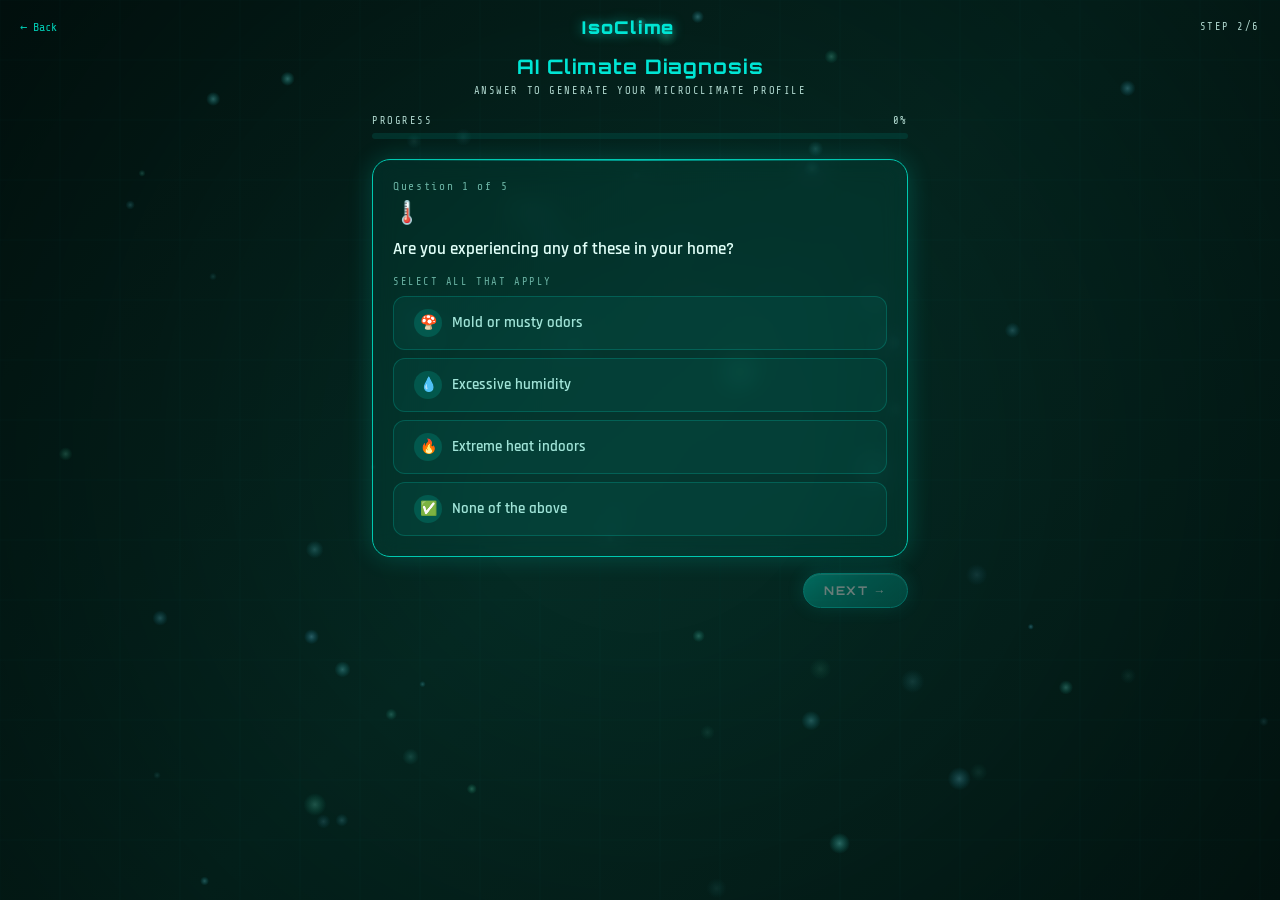
==== screens/diagnosis.html @ 8d77cfbf "Add complete IsoClime Y2K interactive web app Co-authored-by: saidefertsch-png <258120300+saideferts" ====
<!DOCTYPE html>
<html lang="en">
<head>
  <meta charset="UTF-8" />
  <meta name="viewport" content="width=device-width, initial-scale=1.0" />
  <title>IsoClime – Climate Diagnosis</title>
  <link rel="stylesheet" href="../styles.css" />
</head>
<body>

<canvas id="bg-canvas"></canvas>

<section class="screen" id="screen-diagnosis">
  <!-- Nav -->
  <header class="nav-header">
    <a href="search.html" class="nav-back" aria-label="Back">← Back</a>
    <span class="nav-logo">IsoClime</span>
    <span class="pixel-label" id="step-label">Step 2/4</span>
  </header>

  <div class="screen-content">
    <!-- Title -->
    <div style="margin-bottom:18px;text-align:center" class="anim-slide-up">
      <h1 style="font-size:1.25rem;color:var(--aqua);margin-bottom:6px">AI Climate Diagnosis</h1>
      <p class="pixel-label">Answer to generate your microclimate profile</p>
    </div>

    <!-- Progress bar -->
    <div style="margin-bottom:20px" class="anim-slide-up" style="animation-delay:0.1s">
      <div style="display:flex;justify-content:space-between;margin-bottom:6px">
        <span class="pixel-label">Progress</span>
        <span class="pixel-label" id="progress-pct">0%</span>
      </div>
      <div class="progress-track">
        <div class="progress-fill" id="progress-fill" style="width:0%"></div>
      </div>
    </div>

    <!-- Questions container -->
    <div id="questions-container"></div>

    <!-- Navigation buttons -->
    <div style="display:flex;gap:12px;justify-content:space-between;margin-top:8px" class="anim-slide-up">
      <button class="btn-chrome btn-chrome-outline btn-sm" id="prev-btn" style="display:none" onclick="diagnosisNav(-1)">
        ← Previous
      </button>
      <button class="btn-chrome btn-sm" id="next-btn" style="margin-left:auto;opacity:0.4;pointer-events:none" onclick="diagnosisNav(1)">
        Next →
      </button>
    </div>
  </div>
</section>

<script src="../app.js"></script>
<script src="diagnosis.js"></script>
</body>
</html>
---- styles.css ----
/* ============================================================
   IsoClime - Y2K Retro-Futuristic Stylesheet
   ============================================================ */

/* ---------- Google Fonts ---------- */
@import url('https://fonts.googleapis.com/css2?family=Orbitron:wght@400;700;900&family=Share+Tech+Mono&family=Rajdhani:wght@400;600;700&display=swap');

/* ---------- CSS Custom Properties ---------- */
:root {
  --teal:          #00c8b0;
  --aqua:          #00e5d4;
  --green:         #00ff88;
  --deep-teal:     #007a6b;
  --chrome-light:  #e8f4f0;
  --chrome-mid:    #b0d8cf;
  --chrome-dark:   #6ab3a4;
  --silver:        #c8d8d4;
  --glass-bg:      rgba(0, 200, 176, 0.08);
  --glass-border:  rgba(0, 229, 212, 0.35);
  --glow-color:    rgba(0, 229, 212, 0.6);
  --bg-dark:       #031a16;
  --bg-mid:        #052b24;
  --text-primary:  #e0fff8;
  --text-secondary:#a0e4d8;
  --danger:        #ff6b6b;
  --warning:       #ffd166;
  --success:       #06d6a0;
  --font-display:  'Orbitron', sans-serif;
  --font-mono:     'Share Tech Mono', monospace;
  --font-body:     'Rajdhani', sans-serif;
}

/* ---------- Reset & Base ---------- */
*, *::before, *::after { box-sizing: border-box; margin: 0; padding: 0; }

html { scroll-behavior: smooth; }

body {
  font-family: var(--font-body);
  background: linear-gradient(135deg, var(--bg-dark) 0%, var(--bg-mid) 50%, #041f1a 100%);
  color: var(--text-primary);
  min-height: 100vh;
  overflow-x: hidden;
}

/* ---------- Scrollbar ---------- */
::-webkit-scrollbar { width: 6px; }
::-webkit-scrollbar-track { background: var(--bg-dark); }
::-webkit-scrollbar-thumb { background: var(--teal); border-radius: 3px; }

/* ---------- Typography ---------- */
h1, h2, h3, h4 { font-family: var(--font-display); letter-spacing: 0.05em; }

.mono { font-family: var(--font-mono); }

.pixel-label {
  font-family: var(--font-mono);
  font-size: 0.65rem;
  letter-spacing: 0.15em;
  text-transform: uppercase;
  color: var(--chrome-mid);
}

/* ---------- Utility ---------- */
.hidden { display: none !important; }
.flex-center { display: flex; align-items: center; justify-content: center; }
.full-screen { width: 100%; min-height: 100vh; }

/* ============================================================
   ANIMATED BACKGROUND CANVAS
   ============================================================ */
#bg-canvas {
  position: fixed;
  top: 0; left: 0;
  width: 100%; height: 100%;
  z-index: 0;
  pointer-events: none;
}

/* ============================================================
   CHROME / GLASS PANELS
   ============================================================ */
.glass-panel {
  background: var(--glass-bg);
  border: 1px solid var(--glass-border);
  border-radius: 18px;
  backdrop-filter: blur(12px);
  -webkit-backdrop-filter: blur(12px);
  box-shadow:
    0 0 20px rgba(0, 229, 212, 0.12),
    inset 0 1px 0 rgba(255,255,255,0.08);
  position: relative;
  overflow: hidden;
}

.glass-panel::before {
  content: '';
  position: absolute;
  top: 0; left: 0; right: 0;
  height: 1px;
  background: linear-gradient(90deg, transparent, rgba(0,229,212,0.6), transparent);
}

.chrome-panel {
  background: linear-gradient(145deg, rgba(0,200,176,0.15) 0%, rgba(0,100,90,0.1) 100%);
  border: 1.5px solid var(--chrome-dark);
  border-radius: 16px;
  box-shadow:
    0 4px 24px rgba(0,200,176,0.18),
    inset 0 1px 0 rgba(255,255,255,0.1),
    inset 0 -1px 0 rgba(0,0,0,0.2);
}

/* ============================================================
   CHROME BUTTONS
   ============================================================ */
.btn-chrome {
  font-family: var(--font-display);
  font-size: 0.85rem;
  font-weight: 700;
  letter-spacing: 0.12em;
  text-transform: uppercase;
  color: #fff;
  background: linear-gradient(145deg, #00d4be 0%, #009e8e 40%, #007a6b 100%);
  border: 1.5px solid var(--aqua);
  border-radius: 50px;
  padding: 14px 32px;
  cursor: pointer;
  position: relative;
  overflow: hidden;
  transition: all 0.25s ease;
  box-shadow:
    0 0 18px rgba(0,229,212,0.4),
    0 4px 12px rgba(0,0,0,0.3),
    inset 0 1px 0 rgba(255,255,255,0.25);
  display: inline-flex;
  align-items: center;
  gap: 8px;
  text-decoration: none;
}

.btn-chrome::before {
  content: '';
  position: absolute;
  top: 0; left: -100%;
  width: 60%; height: 100%;
  background: linear-gradient(90deg, transparent, rgba(255,255,255,0.2), transparent);
  transition: left 0.4s ease;
}

.btn-chrome:hover::before { left: 150%; }
.btn-chrome:hover {
  box-shadow: 0 0 30px rgba(0,229,212,0.7), 0 6px 18px rgba(0,0,0,0.4);
  transform: translateY(-2px);
}
.btn-chrome:active { transform: translateY(0); }

.btn-chrome-outline {
  background: transparent;
  border: 1.5px solid var(--teal);
  color: var(--aqua);
  box-shadow: 0 0 12px rgba(0,229,212,0.25);
}
.btn-chrome-outline:hover {
  background: rgba(0,200,176,0.1);
  box-shadow: 0 0 24px rgba(0,229,212,0.5);
}

.btn-sm {
  font-size: 0.75rem;
  padding: 9px 20px;
}

/* ============================================================
   CHROME TOGGLE BUTTONS (answer options)
   ============================================================ */
.toggle-btn {
  font-family: var(--font-body);
  font-size: 0.95rem;
  font-weight: 600;
  color: var(--text-secondary);
  background: rgba(0,150,136,0.1);
  border: 1px solid rgba(0,200,176,0.25);
  border-radius: 12px;
  padding: 12px 20px;
  cursor: pointer;
  transition: all 0.2s ease;
  text-align: left;
  width: 100%;
  display: flex;
  align-items: center;
  gap: 10px;
}

.toggle-btn:hover {
  border-color: var(--teal);
  background: rgba(0,200,176,0.18);
  color: #fff;
}

.toggle-btn.selected {
  border-color: var(--aqua);
  background: linear-gradient(135deg, rgba(0,200,176,0.3), rgba(0,229,212,0.15));
  color: #fff;
  box-shadow: 0 0 14px rgba(0,229,212,0.35);
}

.toggle-btn .btn-icon {
  width: 28px; height: 28px;
  background: rgba(0,200,176,0.2);
  border-radius: 50%;
  display: flex; align-items: center; justify-content: center;
  font-size: 14px;
  flex-shrink: 0;
}

/* ============================================================
   SEARCH BAR
   ============================================================ */
.search-wrapper {
  position: relative;
  width: 100%;
}

.search-input {
  width: 100%;
  font-family: var(--font-body);
  font-size: 1rem;
  color: var(--text-primary);
  background: rgba(0,30,25,0.7);
  border: 1.5px solid var(--glass-border);
  border-radius: 50px;
  padding: 14px 52px 14px 20px;
  outline: none;
  transition: all 0.25s ease;
  backdrop-filter: blur(8px);
}
.search-input::placeholder { color: var(--chrome-dark); }
.search-input:focus {
  border-color: var(--teal);
  box-shadow: 0 0 20px rgba(0,229,212,0.3);
}

.search-btn {
  position: absolute;
  right: 6px; top: 50%;
  transform: translateY(-50%);
  background: linear-gradient(135deg, var(--teal), var(--deep-teal));
  border: none;
  border-radius: 50%;
  width: 38px; height: 38px;
  display: flex; align-items: center; justify-content: center;
  cursor: pointer;
  color: #fff;
  font-size: 16px;
  transition: all 0.2s ease;
}
.search-btn:hover { box-shadow: 0 0 16px rgba(0,229,212,0.5); }

/* ============================================================
   PROGRESS BAR
   ============================================================ */
.progress-track {
  width: 100%;
  height: 6px;
  background: rgba(0,100,90,0.3);
  border-radius: 3px;
  overflow: hidden;
  position: relative;
}

.progress-fill {
  height: 100%;
  border-radius: 3px;
  background: linear-gradient(90deg, var(--deep-teal), var(--teal), var(--aqua));
  transition: width 0.5s cubic-bezier(0.4, 0, 0.2, 1);
  position: relative;
}

.progress-fill::after {
  content: '';
  position: absolute;
  right: 0; top: 0;
  width: 20px; height: 100%;
  background: linear-gradient(90deg, transparent, rgba(255,255,255,0.4));
  animation: shimmer-right 1.5s ease-in-out infinite;
}

@keyframes shimmer-right {
  0%, 100% { opacity: 0; }
  50% { opacity: 1; }
}

/* ============================================================
   GAUGE / RISK METER
   ============================================================ */
.gauge-container {
  display: flex;
  flex-direction: column;
  align-items: center;
  gap: 8px;
}

.gauge-ring {
  position: relative;
  width: 110px; height: 110px;
}

.gauge-ring svg {
  transform: rotate(-90deg);
}

.gauge-ring .gauge-bg {
  fill: none;
  stroke: rgba(0,100,90,0.3);
  stroke-width: 8;
}

.gauge-ring .gauge-fill {
  fill: none;
  stroke-width: 8;
  stroke-linecap: round;
  stroke-dasharray: 283;
  stroke-dashoffset: 283;
  transition: stroke-dashoffset 1.5s cubic-bezier(0.4, 0, 0.2, 1);
}

.gauge-ring .gauge-center {
  position: absolute;
  inset: 0;
  display: flex;
  flex-direction: column;
  align-items: center;
  justify-content: center;
  gap: 2px;
}

.gauge-value {
  font-family: var(--font-display);
  font-size: 1.4rem;
  font-weight: 700;
  line-height: 1;
}

.gauge-label {
  font-family: var(--font-mono);
  font-size: 0.6rem;
  letter-spacing: 0.1em;
  text-transform: uppercase;
  color: var(--text-secondary);
}

/* ============================================================
   NAVIGATION HEADER
   ============================================================ */
.nav-header {
  display: flex;
  align-items: center;
  justify-content: space-between;
  padding: 16px 20px;
  position: relative;
  z-index: 10;
}

.nav-logo {
  font-family: var(--font-display);
  font-size: 1.1rem;
  font-weight: 900;
  color: var(--aqua);
  text-shadow: 0 0 12px rgba(0,229,212,0.6);
  letter-spacing: 0.08em;
  text-decoration: none;
}

.nav-back {
  display: flex; align-items: center; gap: 6px;
  font-family: var(--font-mono);
  font-size: 0.75rem;
  color: var(--teal);
  cursor: pointer;
  text-decoration: none;
  transition: color 0.2s;
}
.nav-back:hover { color: var(--aqua); }

/* ============================================================
   SCREEN CONTAINERS
   ============================================================ */
.screen {
  position: relative;
  z-index: 1;
  min-height: 100vh;
  display: flex;
  flex-direction: column;
}

.screen-content {
  flex: 1;
  padding: 0 20px 40px;
  max-width: 480px;
  margin: 0 auto;
  width: 100%;
}

/* ============================================================
   LANDING PAGE SPECIFIC
   ============================================================ */
.landing-hero {
  flex: 1;
  display: flex;
  flex-direction: column;
  align-items: center;
  justify-content: center;
  text-align: center;
  padding: 40px 24px;
  position: relative;
  z-index: 1;
  gap: 24px;
}

.logo-chrome {
  position: relative;
  display: inline-block;
}

.logo-main {
  font-family: var(--font-display);
  font-size: clamp(2.8rem, 12vw, 4.5rem);
  font-weight: 900;
  letter-spacing: 0.05em;
  background: linear-gradient(180deg,
    #ffffff 0%,
    var(--aqua) 25%,
    var(--teal) 50%,
    var(--chrome-dark) 75%,
    #fff 100%
  );
  -webkit-background-clip: text;
  -webkit-text-fill-color: transparent;
  background-clip: text;
  filter: drop-shadow(0 0 20px rgba(0,229,212,0.5));
  line-height: 1.1;
}

.logo-iso {
  font-size: 0.45em;
  letter-spacing: 0.3em;
  display: block;
  background: linear-gradient(90deg, var(--chrome-mid), var(--teal), var(--chrome-mid));
  -webkit-background-clip: text;
  -webkit-text-fill-color: transparent;
  background-clip: text;
  margin-bottom: -0.1em;
}

.tagline {
  font-family: var(--font-display);
  font-size: clamp(0.8rem, 3vw, 1.1rem);
  letter-spacing: 0.25em;
  text-transform: uppercase;
  color: var(--teal);
  text-shadow: 0 0 10px rgba(0,200,176,0.5);
}

.tagline span { color: var(--aqua); }

.subtitle-panel {
  padding: 14px 28px;
  text-align: center;
}

.subtitle-text {
  font-family: var(--font-body);
  font-size: 1rem;
  color: var(--text-secondary);
  letter-spacing: 0.05em;
}

/* Floating decorative icons on landing */
.deco-icons {
  position: absolute;
  inset: 0;
  overflow: hidden;
  pointer-events: none;
  z-index: 0;
}

.deco-icon {
  position: absolute;
  font-size: 1.5rem;
  opacity: 0.2;
  animation: float-deco 6s ease-in-out infinite;
}

@keyframes float-deco {
  0%, 100% { transform: translateY(0) rotate(0deg); }
  50% { transform: translateY(-16px) rotate(10deg); }
}

/* Chrome bubble decorations */
.chrome-bubble {
  position: absolute;
  border-radius: 50%;
  background: radial-gradient(circle at 35% 35%, rgba(0,229,212,0.3), rgba(0,100,90,0.1));
  border: 1px solid rgba(0,229,212,0.2);
  animation: float-bubble 8s ease-in-out infinite;
}

@keyframes float-bubble {
  0%, 100% { transform: translateY(0) scale(1); opacity: 0.3; }
  50% { transform: translateY(-20px) scale(1.05); opacity: 0.5; }
}

/* ============================================================
   MAP SCREEN
   ============================================================ */
.map-container {
  width: 100%;
  height: 320px;
  border-radius: 16px;
  overflow: hidden;
  border: 1.5px solid var(--glass-border);
  box-shadow:
    0 0 30px rgba(0,229,212,0.2),
    inset 0 0 20px rgba(0,0,0,0.3);
  position: relative;
}

#leaflet-map {
  width: 100%; height: 100%;
}

/* Leaflet overrides */
.leaflet-container {
  background: #041f1a !important;
  font-family: var(--font-body) !important;
}

.leaflet-tile-pane { filter: saturate(0.6) hue-rotate(120deg) brightness(0.6); }

.leaflet-popup-content-wrapper {
  background: rgba(3,26,22,0.92) !important;
  border: 1px solid var(--teal) !important;
  border-radius: 12px !important;
  color: var(--text-primary) !important;
  box-shadow: 0 0 16px rgba(0,229,212,0.3) !important;
}
.leaflet-popup-tip { background: rgba(3,26,22,0.92) !important; }
.leaflet-popup-content { font-family: var(--font-body) !important; color: var(--text-primary) !important; }

/* Pulsing map marker */
.pulse-marker {
  width: 20px; height: 20px;
  border-radius: 50%;
  background: var(--teal);
  box-shadow: 0 0 0 0 rgba(0,200,176,0.7);
  animation: pulse-ring 2s infinite;
}

@keyframes pulse-ring {
  0% { box-shadow: 0 0 0 0 rgba(0,200,176,0.7); }
  70% { box-shadow: 0 0 0 20px rgba(0,200,176,0); }
  100% { box-shadow: 0 0 0 0 rgba(0,200,176,0); }
}

.analyzing-badge {
  display: flex;
  align-items: center;
  gap: 8px;
  padding: 10px 18px;
  background: rgba(0,200,176,0.12);
  border: 1px solid var(--teal);
  border-radius: 50px;
  font-family: var(--font-mono);
  font-size: 0.75rem;
  letter-spacing: 0.1em;
  color: var(--aqua);
}

.analyzing-dot {
  width: 8px; height: 8px;
  border-radius: 50%;
  background: var(--aqua);
  animation: blink-dot 1s ease-in-out infinite;
}

@keyframes blink-dot {
  0%, 100% { opacity: 1; }
  50% { opacity: 0.2; }
}

/* Scan overlay */
.scan-overlay {
  position: absolute;
  inset: 0;
  pointer-events: none;
  z-index: 400;
  overflow: hidden;
  border-radius: 14px;
  display: none;
}

.scan-line {
  position: absolute;
  left: 0; right: 0;
  height: 2px;
  background: linear-gradient(90deg, transparent, rgba(0,229,212,0.8), transparent);
  animation: scan-move 2s linear infinite;
}

@keyframes scan-move {
  0% { top: 0%; opacity: 0; }
  10% { opacity: 1; }
  90% { opacity: 1; }
  100% { top: 100%; opacity: 0; }
}

/* ============================================================
   DIAGNOSIS SCREEN
   ============================================================ */
.question-card {
  padding: 20px;
  margin-bottom: 16px;
  transition: transform 0.3s ease;
}

.question-card.active {
  border-color: var(--teal);
  box-shadow: 0 0 24px rgba(0,229,212,0.2);
}

.question-number {
  font-family: var(--font-mono);
  font-size: 0.7rem;
  letter-spacing: 0.15em;
  color: var(--chrome-dark);
  margin-bottom: 6px;
}

.question-text {
  font-family: var(--font-body);
  font-size: 1.05rem;
  font-weight: 600;
  color: var(--text-primary);
  margin-bottom: 14px;
  line-height: 1.4;
}

.question-icon {
  font-size: 1.4rem;
  margin-bottom: 10px;
}

.options-grid {
  display: flex;
  flex-direction: column;
  gap: 8px;
}

/* ============================================================
   PROCESSING SCREEN
   ============================================================ */
.processing-container {
  display: flex;
  flex-direction: column;
  align-items: center;
  justify-content: center;
  min-height: 100vh;
  gap: 32px;
  padding: 40px 24px;
  position: relative;
  z-index: 1;
  text-align: center;
}

.chrome-rings {
  position: relative;
  width: 180px; height: 180px;
  display: flex; align-items: center; justify-content: center;
}

.ring {
  position: absolute;
  border-radius: 50%;
  border: 2px solid transparent;
}

.ring-1 {
  width: 180px; height: 180px;
  border-top-color: var(--teal);
  border-right-color: rgba(0,200,176,0.3);
  animation: spin 2s linear infinite;
}

.ring-2 {
  width: 140px; height: 140px;
  border-top-color: var(--aqua);
  border-left-color: rgba(0,229,212,0.4);
  animation: spin 1.5s linear infinite reverse;
}

.ring-3 {
  width: 100px; height: 100px;
  border-top-color: var(--green);
  border-bottom-color: rgba(0,255,136,0.3);
  animation: spin 3s linear infinite;
}

.ring-core {
  width: 60px; height: 60px;
  background: radial-gradient(circle, rgba(0,229,212,0.3), rgba(0,100,90,0.1));
  border-radius: 50%;
  border: 1px solid var(--teal);
  display: flex; align-items: center; justify-content: center;
  font-size: 1.5rem;
  animation: core-pulse 2s ease-in-out infinite;
}

@keyframes spin { to { transform: rotate(360deg); } }
@keyframes core-pulse {
  0%, 100% { box-shadow: 0 0 0 0 rgba(0,200,176,0.4); }
  50% { box-shadow: 0 0 0 15px rgba(0,200,176,0); }
}

.processing-title {
  font-family: var(--font-display);
  font-size: 1.2rem;
  color: var(--aqua);
  letter-spacing: 0.08em;
}

.processing-sub {
  font-family: var(--font-mono);
  font-size: 0.75rem;
  color: var(--chrome-mid);
  letter-spacing: 0.1em;
  animation: typing-blink 1s step-end infinite;
}

@keyframes typing-blink {
  0%, 100% { border-right-color: var(--teal); }
  50% { border-right-color: transparent; }
}

.log-stream {
  width: 100%;
  max-width: 360px;
  background: rgba(0,20,16,0.7);
  border: 1px solid rgba(0,200,176,0.2);
  border-radius: 10px;
  padding: 14px 16px;
  font-family: var(--font-mono);
  font-size: 0.72rem;
  color: var(--chrome-dark);
  text-align: left;
  max-height: 120px;
  overflow-y: auto;
  line-height: 1.8;
}

.log-stream .log-line { animation: fade-in-log 0.4s ease; }
.log-stream .log-ok { color: var(--success); }
.log-stream .log-scan { color: var(--teal); }
.log-stream .log-warn { color: var(--warning); }

@keyframes fade-in-log {
  from { opacity: 0; transform: translateX(-8px); }
  to { opacity: 1; transform: translateX(0); }
}

/* ============================================================
   RESULTS SCREEN
   ============================================================ */
.risk-section { margin-bottom: 28px; }

.section-title {
  font-family: var(--font-display);
  font-size: 0.85rem;
  letter-spacing: 0.15em;
  text-transform: uppercase;
  color: var(--teal);
  margin-bottom: 16px;
  display: flex;
  align-items: center;
  gap: 8px;
}

.section-title::after {
  content: '';
  flex: 1;
  height: 1px;
  background: linear-gradient(90deg, rgba(0,200,176,0.4), transparent);
}

.gauges-row {
  display: flex;
  justify-content: space-around;
  gap: 8px;
  padding: 20px 16px;
  flex-wrap: wrap;
}

.recommendation-card {
  padding: 16px;
  margin-bottom: 12px;
  display: flex;
  gap: 14px;
  align-items: flex-start;
}

.rec-icon-wrap {
  width: 42px; height: 42px;
  flex-shrink: 0;
  border-radius: 12px;
  background: linear-gradient(135deg, rgba(0,200,176,0.2), rgba(0,100,90,0.1));
  border: 1px solid rgba(0,200,176,0.3);
  display: flex; align-items: center; justify-content: center;
  font-size: 1.2rem;
}

.rec-content { flex: 1; }

.rec-priority {
  font-family: var(--font-mono);
  font-size: 0.6rem;
  letter-spacing: 0.15em;
  text-transform: uppercase;
  margin-bottom: 4px;
}

.priority-immediate { color: var(--danger); }
.priority-low { color: var(--warning); }
.priority-long { color: var(--success); }

.rec-title {
  font-family: var(--font-body);
  font-size: 0.95rem;
  font-weight: 600;
  color: var(--text-primary);
  margin-bottom: 3px;
}

.rec-desc {
  font-family: var(--font-body);
  font-size: 0.82rem;
  color: var(--text-secondary);
  line-height: 1.4;
}

/* ============================================================
   MAP ZONE HIGHLIGHT
   ============================================================ */
.zone-info-banner {
  display: flex;
  align-items: center;
  justify-content: space-between;
  padding: 10px 16px;
  background: rgba(0,200,176,0.1);
  border: 1px solid rgba(0,200,176,0.25);
  border-radius: 10px;
  margin-top: 10px;
}

.zone-name {
  font-family: var(--font-display);
  font-size: 0.85rem;
  color: var(--aqua);
}

/* ============================================================
   ANIMATIONS (shared)
   ============================================================ */
@keyframes glow-pulse {
  0%, 100% { box-shadow: 0 0 10px rgba(0,229,212,0.3); }
  50% { box-shadow: 0 0 24px rgba(0,229,212,0.7); }
}

@keyframes slide-up {
  from { opacity: 0; transform: translateY(20px); }
  to { opacity: 1; transform: translateY(0); }
}

@keyframes fade-in {
  from { opacity: 0; }
  to { opacity: 1; }
}

.anim-slide-up { animation: slide-up 0.5s ease forwards; }
.anim-fade-in { animation: fade-in 0.4s ease forwards; }

/* ============================================================
   MISC UI COMPONENTS
   ============================================================ */
.divider {
  height: 1px;
  background: linear-gradient(90deg, transparent, var(--glass-border), transparent);
  margin: 20px 0;
}

.status-chip {
  display: inline-flex;
  align-items: center;
  gap: 6px;
  padding: 4px 12px;
  border-radius: 50px;
  font-family: var(--font-mono);
  font-size: 0.68rem;
  letter-spacing: 0.1em;
  text-transform: uppercase;
}

.chip-success { background: rgba(6,214,160,0.15); border: 1px solid var(--success); color: var(--success); }
.chip-warn { background: rgba(255,209,102,0.12); border: 1px solid var(--warning); color: var(--warning); }
.chip-danger { background: rgba(255,107,107,0.12); border: 1px solid var(--danger); color: var(--danger); }

/* ============================================================
   RESPONSIVE
   ============================================================ */
@media (min-width: 600px) {
  .screen-content { padding: 0 32px 60px; }
  .map-container { height: 400px; }
  .gauges-row { justify-content: space-evenly; }
}

@media (min-width: 900px) {
  .screen-content { max-width: 600px; }
}
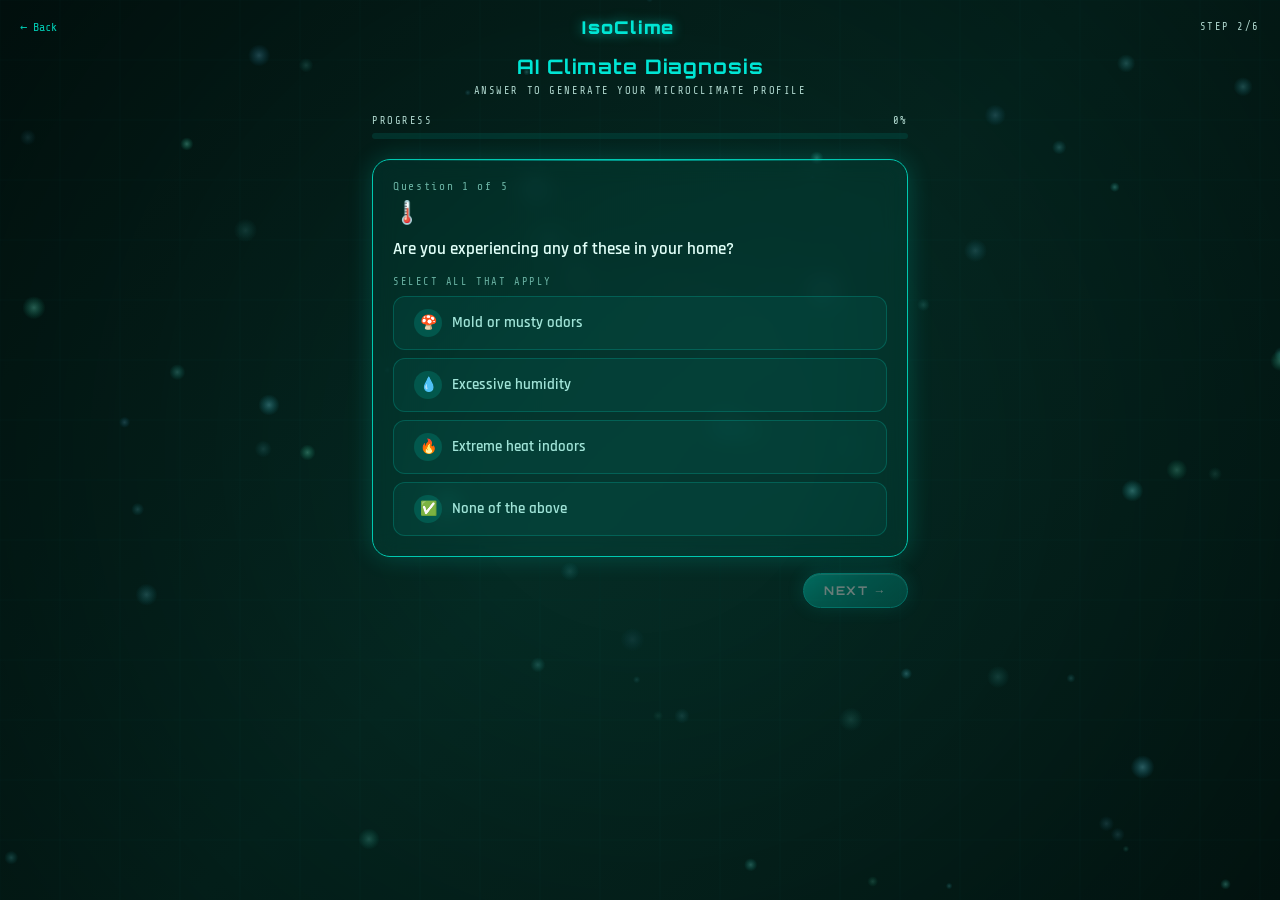
==== commit 17cc18f0: "Fix duplicate style attributes in HTML Co-authored-by: saidefertsch-png <258120300+saidefertsch-png@" ====
--- a/screens/diagnosis.html
+++ b/screens/diagnosis.html
@@ -26,7 +26,7 @@
     </div>
 
     <!-- Progress bar -->
-    <div style="margin-bottom:20px" class="anim-slide-up" style="animation-delay:0.1s">
+    <div style="margin-bottom:20px;animation-delay:0.1s" class="anim-slide-up">
       <div style="display:flex;justify-content:space-between;margin-bottom:6px">
         <span class="pixel-label">Progress</span>
         <span class="pixel-label" id="progress-pct">0%</span>
